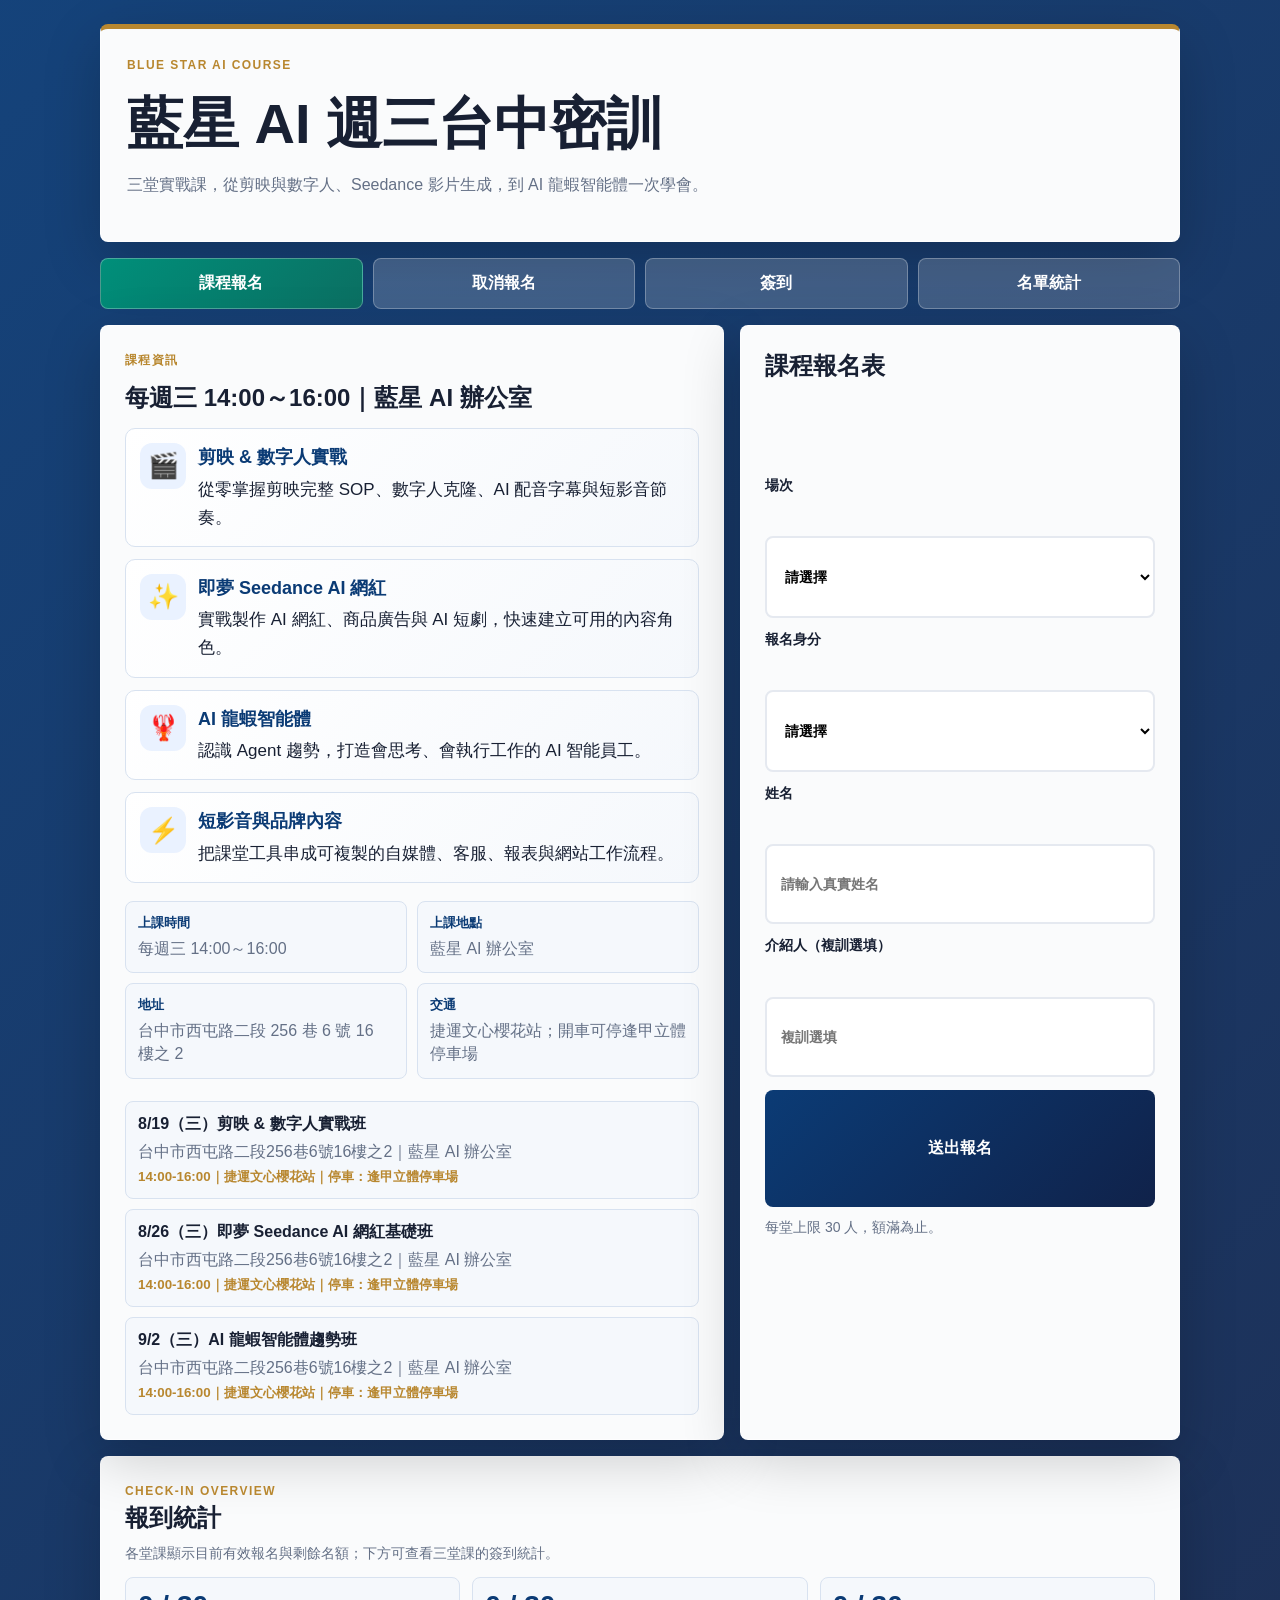
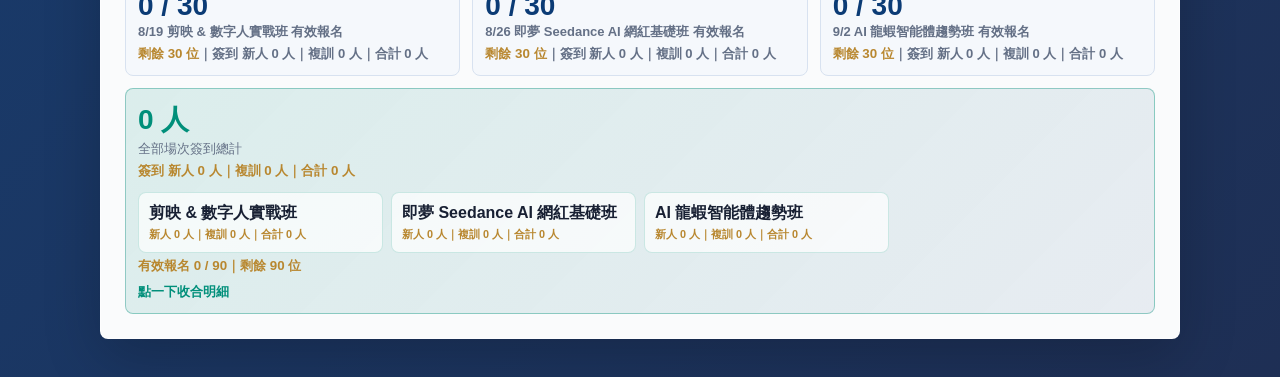
==== index.html @ b4561f3b "Reopen Wednesday training registration" ====
<!doctype html>
<html lang="zh-Hant">
<head>
  <meta charset="utf-8">
  <meta name="viewport" content="width=device-width, initial-scale=1, viewport-fit=cover">
  <title>藍星 AI 週三台中密訓｜報名系統</title>
  <meta name="description" content="藍星 AI 週三台中密訓報名、取消報名、學員簽到與名單統計系統。">
  <link rel="stylesheet" href="./styles.css?v=20260809180500">
</head>
<body>
  <main class="app">
    <section class="hero">
      <p class="eyebrow">Blue Star AI Course</p>
      <h1>藍星 AI 週三台中密訓</h1>
      <p>三堂實戰課，從剪映與數字人、Seedance 影片生成，到 AI 龍蝦智能體一次學會。</p>
    </section>

    <nav class="tabs" aria-label="功能選單">
      <button class="tab active" type="button" data-view="register">課程報名</button>
      <button class="tab" type="button" data-view="cancel">取消報名</button>
      <button class="tab" type="button" data-view="checkin">簽到</button>
      <button class="tab" type="button" data-view="roster">名單統計</button>
    </nav>

    <section class="view active" id="register">
      <div class="grid">
        <article class="panel course">
          <p class="eyebrow">課程資訊</p>
          <h2>每週三 14:00～16:00｜藍星 AI 辦公室</h2>
          <ul class="benefits">
            <li><span class="benefit-icon" aria-hidden="true">🎬</span><span><strong>剪映 &amp; 數字人實戰</strong>從零掌握剪映完整 SOP、數字人克隆、AI 配音字幕與短影音節奏。</span></li>
            <li><span class="benefit-icon" aria-hidden="true">✨</span><span><strong>即夢 Seedance AI 網紅</strong>實戰製作 AI 網紅、商品廣告與 AI 短劇，快速建立可用的內容角色。</span></li>
            <li><span class="benefit-icon" aria-hidden="true">🦞</span><span><strong>AI 龍蝦智能體</strong>認識 Agent 趨勢，打造會思考、會執行工作的 AI 智能員工。</span></li>
            <li><span class="benefit-icon" aria-hidden="true">⚡</span><span><strong>短影音與品牌內容</strong>把課堂工具串成可複製的自媒體、客服、報表與網站工作流程。</span></li>
          </ul>
          <div class="course-meta">
            <div><strong>上課時間</strong><span>每週三 14:00～16:00</span></div>
            <div><strong>上課地點</strong><span>藍星 AI 辦公室</span></div>
            <div><strong>地址</strong><span>台中市西屯路二段 256 巷 6 號 16 樓之 2</span></div>
            <div><strong>交通</strong><span>捷運文心櫻花站；開車可停逢甲立體停車場</span></div>
          </div>
          <div class="session-list" id="sessionList"></div>
        </article>

        <form class="panel form" id="registerForm">
          <h2>課程報名表</h2>
          <label>場次<select name="session" required></select></label>
          <label>報名身分
            <select name="participantType" required>
              <option value="">請選擇</option>
              <option value="新人">新人</option>
              <option value="複訓">複訓</option>
            </select>
          </label>
          <label>姓名<input name="name" required autocomplete="name" placeholder="請輸入真實姓名"></label>
          <label id="introducerLabel">介紹人<input name="introducer" placeholder="新人必填，複訓選填"></label>
          <button type="submit">送出報名</button>
          <p class="form-hint">每堂上限 30 人，額滿為止。</p>
          <p class="message" id="registerMessage" aria-live="polite"></p>
        </form>
      </div>
    </section>

    <section class="view" id="cancel">
      <form class="panel form narrow" id="cancelForm">
        <h2>取消報名</h2>
        <p class="form-hint">請填寫報名時的場次與姓名。</p>
        <label>場次<select name="session" required></select></label>
        <label>姓名<input name="name" required placeholder="請輸入報名姓名"></label>
        <label>取消原因<input name="reason" placeholder="選填"></label>
        <button type="submit" class="danger">確認取消報名</button>
        <p class="message" id="cancelMessage" aria-live="polite"></p>
      </form>
    </section>

    <section class="view" id="checkin">
      <section class="panel checkin-panel">
        <div class="quick-head">
          <div>
            <h2>簽到處</h2>
            <p>第一次成功輸入 PIN 後，這台裝置會自動記住，之後可直接選場次與姓名報到。</p>
          </div>
          <button type="button" id="quickRefresh">更新名單</button>
        </div>
        <form class="form checkin-form" id="checkinForm">
          <label>PIN<input name="pin" type="password" inputmode="numeric" maxlength="4" placeholder="第一次請輸入 PIN" required></label>
          <label>場次<select name="session" required></select></label>
          <label>姓名／搜尋<input name="name" required autocomplete="off" placeholder="請輸入或搜尋學員姓名"></label>
          <label>備註<input name="note" placeholder="選填"></label>
          <button type="submit">送出簽到</button>
          <p class="message" id="checkinMessage" aria-live="polite"></p>
        </form>

        <section class="success inline-success" id="successBox" hidden>
          <div class="ok">✓</div>
          <h2>報到成功</h2>
          <p id="successText"></p>
          <button type="button" id="replayVoice">播放語音</button>
        </section>

        <div class="undo-checkin" id="undoCheckinBox" hidden>
          <span id="undoCheckinText">上一筆報到可返回</span>
          <div class="undo-actions">
            <button type="button" id="quickReplayVoice">播放語音</button>
            <button type="button" class="danger" id="undoCheckin">返回上一筆報到</button>
          </div>
        </div>
        <p class="message" id="quickMessage" aria-live="polite"></p>
        <div class="quick-list" id="quickList"></div>
      </section>
    </section>

    <section class="view" id="roster">
      <div class="panel">
        <div class="roster-head">
          <h2>報名與簽到名單</h2>
          <div class="roster-actions">
            <a class="sheet-link" id="sheetLink" href="#" target="_blank" rel="noopener" hidden>開啟名單表</a>
            <button type="button" id="refreshRoster">更新</button>
          </div>
        </div>
        <div class="roster" id="rosterList"></div>
      </div>
    </section>

    <section class="bottom-stats panel" aria-label="報到統計">
      <div class="bottom-stats-head">
        <div>
          <p class="eyebrow">Check-in Overview</p>
          <h2>報到統計</h2>
        </div>
      </div>
      <p class="stats-hint">各堂課顯示目前有效報名與剩餘名額；下方可查看三堂課的簽到統計。</p>
      <div class="stats" id="stats" aria-live="polite"></div>
    </section>

    <div class="modal" id="appModal" role="dialog" aria-modal="true" aria-labelledby="modalTitle" hidden>
      <div class="modal-backdrop" data-close-modal></div>
      <section class="modal-card" tabindex="-1">
        <button class="modal-close" type="button" aria-label="關閉彈窗" data-close-modal>×</button>
        <div class="ok modal-ok">✓</div>
        <h2 id="modalTitle">已報名成功</h2>
        <p id="modalMessage"></p>
        <div class="modal-body" id="modalBody"></div>
        <button type="button" class="modal-action" data-close-modal>關閉</button>
      </section>
    </div>
  </main>
  <script src="./script.js?v=20260809180500"></script>
</body>
</html>
---- styles.css ----
:root {
  color-scheme: light;
  --ink: #182033;
  --muted: #647086;
  --line: #d8e2f0;
  --blue: #0b3b75;
  --blue-2: #10224a;
  --green: #008f7a;
  --gold: #b8872f;
  --soft: #f5f8fc;
}

* { box-sizing: border-box; }
html, body { margin: 0; min-height: 100%; }
body {
  font-family: "Microsoft JhengHei", "PingFang TC", "Segoe UI", sans-serif;
  color: var(--ink);
  background: linear-gradient(135deg, rgba(11,59,117,.96), rgba(16,34,74,.94));
}
body.modal-open { overflow: hidden; }
.app {
  width: min(1080px, calc(100% - 28px));
  margin: 0 auto;
  padding: 24px 0 38px;
}
.hero, .panel {
  background: rgba(255,255,255,.98);
  border: 1px solid rgba(255,255,255,.7);
  border-radius: 8px;
  box-shadow: 0 18px 58px rgba(0,0,0,.2);
}
.hero {
  padding: 26px;
  border-top: 5px solid var(--gold);
}
.eyebrow {
  color: var(--gold);
  font-size: 12px;
  font-weight: 900;
  letter-spacing: .12em;
  text-transform: uppercase;
}
h1, h2, p { margin-top: 0; }
h1 { font-size: clamp(32px, 6vw, 56px); margin-bottom: 8px; letter-spacing: 0; }
h2 { font-size: 24px; margin-bottom: 14px; }
p { color: var(--muted); line-height: 1.7; }
.tabs {
  display: grid;
  grid-template-columns: repeat(4, 1fr);
  gap: 10px;
  margin: 16px 0;
}
button {
  border: 0;
  border-radius: 8px;
  background: linear-gradient(135deg, var(--blue), var(--blue-2));
  color: white;
  cursor: pointer;
  font: inherit;
  font-weight: 900;
  padding: 14px 16px;
}
button:disabled { opacity: .55; cursor: wait; }
button.danger { background: linear-gradient(135deg, #b42318, #7a271a); }
.tab { background: rgba(255,255,255,.18); border: 1px solid rgba(255,255,255,.28); }
.tab.active { background: linear-gradient(135deg, var(--green), #0b6f62); }
.view { display: none; }
.view.active { display: block; }
.grid {
  display: grid;
  grid-template-columns: minmax(0, 1fr) minmax(320px, 440px);
  gap: 16px;
}
.panel { padding: 24px; }
.benefits {
  display: grid;
  gap: 12px;
  padding: 0;
  margin: 0 0 18px;
  line-height: 1.65;
  list-style: none;
}
.benefits li {
  display: grid;
  grid-template-columns: 46px minmax(0, 1fr);
  gap: 12px;
  align-items: start;
  padding: 14px;
  border: 1px solid var(--line);
  border-radius: 10px;
  background: linear-gradient(135deg, #ffffff, var(--soft));
  font-size: 17px;
}
.benefits strong {
  display: block;
  margin-bottom: 3px;
  color: var(--blue);
  font-size: 18px;
}
.benefit-icon {
  display: grid;
  width: 46px;
  height: 46px;
  place-items: center;
  border-radius: 12px;
  background: #eaf2ff;
  font-size: 25px;
}
.course-meta {
  display: grid;
  grid-template-columns: repeat(2, minmax(0, 1fr));
  gap: 10px;
}
.course-meta div, .session-list div, .stat, .roster-card {
  border: 1px solid var(--line);
  border-radius: 8px;
  background: var(--soft);
  padding: 12px;
}
.course-meta strong, .course-meta span, .session-list strong, .session-list span, .session-list small {
  display: block;
}
.course-meta strong { color: var(--blue); font-size: 13px; }
.course-meta span, .session-list span { color: var(--muted); margin-top: 5px; line-height: 1.45; }
.session-list {
  display: grid;
  grid-template-columns: 1fr;
  gap: 10px;
  margin-top: 22px;
}
.session-list small { color: var(--gold); margin-top: 5px; font-weight: 900; }
.form { display: grid; gap: 13px; }
.narrow { max-width: 520px; margin: 0 auto; }
label { display: grid; gap: 7px; font-weight: 900; font-size: 14px; }
input, select {
  width: 100%;
  border: 2px solid #e5e9f0;
  border-radius: 8px;
  padding: 13px 14px;
  font: inherit;
  background: white;
}
input:focus, select:focus { outline: none; border-color: var(--blue); }
.message { min-height: 24px; margin: 0; font-weight: 900; }
.message.ok { color: var(--green); }
.message.err { color: #d92d20; }
.form-hint {
  margin: -4px 0 2px;
  font-size: 14px;
}
.success {
  max-width: 520px;
  margin: 16px auto 0;
  text-align: center;
}
.inline-success {
  max-width: none;
  margin: 14px 0;
  padding: 16px;
  border: 1px solid #b8ead7;
  border-radius: 8px;
  background: #f0fff9;
}
.inline-success .ok {
  width: 54px;
  height: 54px;
  font-size: 34px;
}
.inline-success h2 {
  margin-bottom: 6px;
}
.inline-success p {
  margin-bottom: 12px;
}
.ok {
  width: 74px;
  height: 74px;
  border-radius: 50%;
  display: grid;
  place-items: center;
  margin: 0 auto 14px;
  background: #e8fff7;
  color: var(--green);
  font-size: 46px;
  font-weight: 900;
}
.roster-head, .bottom-stats-head {
  display: flex;
  align-items: center;
  justify-content: space-between;
  gap: 12px;
  margin-bottom: 12px;
}
.roster-actions {
  display: flex;
  align-items: center;
  justify-content: flex-end;
  gap: 8px;
  flex-wrap: wrap;
}
.sheet-link {
  display: inline-flex;
  align-items: center;
  min-height: 42px;
  border-radius: 8px;
  padding: 10px 12px;
  background: var(--green);
  color: #fff;
  text-decoration: none;
  font-size: 14px;
  font-weight: 900;
}
.roster, .stats {
  display: grid;
  grid-template-columns: repeat(3, 1fr);
  gap: 12px;
}
.roster-card { padding: 14px; }
.roster-card h3 { margin: 0 0 10px; }
.person {
  padding: 9px 0;
  border-top: 1px solid #e5edf8;
  font-size: 14px;
}
.person span {
  margin-left: 8px;
  color: var(--green);
  font-weight: 900;
}
.person em {
  display: inline-flex;
  margin-left: 8px;
  padding: 2px 7px;
  border-radius: 999px;
  background: #e8f1ff;
  color: var(--blue);
  font-size: 12px;
  font-style: normal;
  font-weight: 900;
}
.person small { display: block; color: var(--muted); margin-top: 3px; }
.person.cancelled {
  opacity: .68;
}
.person.cancelled strong {
  text-decoration: line-through;
}
.person.cancelled span {
  color: #b42318;
}
.stat strong { display: block; font-size: 28px; color: var(--blue); }
.stat span { font-size: 13px; color: var(--muted); }
.stat small { display: block; margin-top: 4px; color: var(--gold); font-weight: 900; }
.stat-button {
  width: 100%;
  text-align: left;
  background: var(--soft);
  color: var(--ink);
  cursor: pointer;
  transition: transform .16s ease, box-shadow .16s ease, border-color .16s ease;
}
.stat-button:hover,
.stat-button:focus-visible {
  transform: translateY(-2px);
  border-color: rgba(0,143,122,.45);
  box-shadow: 0 10px 24px rgba(0,0,0,.12);
  outline: none;
}
.stat-total {
  grid-column: 1 / -1;
  background: linear-gradient(135deg, rgba(0,143,122,.12), rgba(11,59,117,.08));
  border-color: rgba(0,143,122,.38);
}
.stat-total strong { color: var(--green); }
.stat-total-toggle {
  width: 100%;
  color: var(--ink);
  text-align: left;
  cursor: pointer;
  transition: transform .16s ease, box-shadow .16s ease, border-color .16s ease;
}
.stat-total-toggle:hover,
.stat-total-toggle:focus-visible {
  transform: translateY(-2px);
  border-color: rgba(0,143,122,.56);
  box-shadow: 0 10px 24px rgba(0,0,0,.12);
  outline: none;
}
.stat-total-toggle .stat-total-action {
  display: inline-flex;
  margin-top: 8px;
  color: var(--green);
  font-weight: 900;
}
.checkin-stats-collapsed .stat-total-toggle .stat-total-action {
  color: var(--gold);
}
.toggle-checkin-stats {
  min-height: 42px;
  padding: 10px 12px;
  border-radius: 8px;
  background: var(--green);
  color: #fff;
  font-size: 14px;
  font-weight: 900;
  white-space: nowrap;
}
.checkin-stats-collapsed .checkin-breakdown {
  display: none;
}
.city-checkin-grid {
  display: grid;
  grid-template-columns: repeat(4, minmax(0, 1fr));
  gap: 8px;
  margin-top: 12px;
}
.city-checkin-item {
  display: block;
  padding: 10px;
  border: 1px solid rgba(0,143,122,.18);
  border-radius: 8px;
  background: rgba(255,255,255,.7);
}
.city-checkin-item strong {
  font-size: 16px;
  color: var(--ink);
}
.city-checkin-item small {
  color: var(--gold);
}
.bottom-stats { margin-top: 16px; }
.bottom-stats-head h2, .bottom-stats-head p { margin-bottom: 0; }
.stats-hint {
  margin: -4px 0 12px;
  font-size: 14px;
}
.modal[hidden] { display: none; }
.modal {
  position: fixed;
  inset: 0;
  z-index: 50;
  display: grid;
  place-items: center;
  padding: 18px;
}
.modal-backdrop {
  position: absolute;
  inset: 0;
  background: rgba(11, 21, 40, .68);
  backdrop-filter: blur(6px);
}
.modal-card {
  position: relative;
  z-index: 1;
  width: min(560px, 100%);
  max-height: min(84vh, 720px);
  overflow: auto;
  padding: 26px;
  text-align: center;
  background: #fff;
  border-radius: 12px;
  box-shadow: 0 24px 80px rgba(0,0,0,.36);
}
.modal-close {
  position: absolute;
  top: 10px;
  right: 10px;
  width: 38px;
  height: 38px;
  padding: 0;
  border-radius: 999px;
  background: #eef3f8;
  color: var(--ink);
  font-size: 24px;
  line-height: 1;
}
.modal-ok {
  width: 64px;
  height: 64px;
  font-size: 40px;
}
.modal-card h2 {
  margin-bottom: 8px;
}
.modal-card p {
  margin-bottom: 14px;
}
.modal-body {
  text-align: left;
}
.modal-list {
  display: grid;
  gap: 8px;
  margin: 16px 0 4px;
}
.modal-person {
  padding: 12px;
  border: 1px solid var(--line);
  border-radius: 8px;
  background: var(--soft);
}
.modal-person strong,
.modal-person span,
.modal-person small {
  display: block;
}
.modal-person span {
  margin-top: 4px;
  color: var(--green);
  font-size: 14px;
  font-weight: 900;
}
.modal-person small {
  margin-top: 3px;
  color: var(--muted);
  font-size: 12px;
}
.modal-empty {
  text-align: center;
}
.modal-action {
  margin-top: 16px;
  min-width: 132px;
}
.staff-app {
  max-width: 920px;
}
.staff-hero {
  display: grid;
  grid-template-columns: minmax(0, 1fr) auto;
  align-items: center;
  gap: 12px;
}
.staff-hero h1 {
  margin-bottom: 6px;
}
.staff-hero p {
  margin-bottom: 0;
}
.staff-toolbar {
  display: grid;
  grid-template-columns: 180px 150px minmax(220px, 1fr) auto;
  align-items: end;
  gap: 12px;
  margin: 16px 0;
}
.staff-stats {
  margin-bottom: 12px;
}
.staff-list {
  display: grid;
  gap: 8px;
}
.staff-row {
  display: grid;
  grid-template-columns: minmax(0, 1fr) 104px;
  align-items: center;
  gap: 12px;
  padding: 12px;
  border: 1px solid var(--line);
  border-radius: 8px;
  background: var(--soft);
}
.staff-row strong,
.staff-row span {
  display: block;
}
.staff-row span {
  margin-top: 4px;
  color: var(--muted);
  font-size: 13px;
}
.staff-row.done {
  background: #eefaf6;
}
.staff-row.done strong {
  color: var(--green);
}
.staff-row button {
  min-height: 44px;
  padding: 10px 12px;
}
.quick-checkin,
.checkin-panel {
  max-width: 860px;
  margin: 0 auto;
}
.quick-head {
  display: flex;
  align-items: center;
  justify-content: space-between;
  gap: 12px;
  margin-bottom: 12px;
}
.quick-head h2,
.quick-head p {
  margin-bottom: 0;
}
.quick-controls {
  display: grid;
  grid-template-columns: 220px minmax(220px, 1fr);
  gap: 12px;
  margin-bottom: 12px;
}
.checkin-form {
  grid-template-columns: 150px minmax(180px, 1fr) minmax(220px, 1.3fr);
  align-items: end;
  margin-bottom: 12px;
}
.checkin-form label:nth-of-type(4),
.checkin-form .message {
  grid-column: 1 / -1;
}
.checkin-form button {
  min-height: 50px;
}
.quick-list {
  display: grid;
  gap: 8px;
  max-height: 560px;
  overflow: auto;
  padding-right: 3px;
}
.undo-checkin {
  display: flex;
  align-items: center;
  justify-content: space-between;
  gap: 12px;
  margin: 6px 0 12px;
  padding: 12px;
  border: 1px solid #ffd3c8;
  border-radius: 8px;
  background: #fff4f0;
}
.undo-checkin span {
  color: #7a271a;
  font-weight: 900;
}
.undo-checkin button {
  min-height: 42px;
  padding: 10px 12px;
}
.undo-actions {
  display: flex;
  align-items: center;
  gap: 8px;
}

@media (max-width: 760px) {
  .app { width: min(100% - 22px, 1080px); padding-top: 12px; }
  .grid, .course-meta, .roster, .stats { grid-template-columns: 1fr; }
  .city-checkin-grid { grid-template-columns: 1fr; }
  .toggle-checkin-stats { width: 100%; }
  .panel, .hero { padding: 18px; }
  .tabs { grid-template-columns: repeat(2, 1fr); gap: 6px; }
  .tab { padding: 12px 8px; }
  h1 { font-size: 34px; }
  .roster-head, .bottom-stats-head { align-items: flex-start; flex-direction: column; }
  .staff-hero,
  .staff-toolbar,
  .staff-row {
    grid-template-columns: 1fr;
  }
  .staff-row button {
    width: 100%;
  }
  .quick-head {
    align-items: stretch;
    flex-direction: column;
  }
  .quick-controls,
  .checkin-form {
    grid-template-columns: 1fr;
  }
  .checkin-form label:nth-of-type(4),
  .checkin-form .message {
    grid-column: auto;
  }
  .undo-checkin {
    align-items: stretch;
    flex-direction: column;
  }
  .undo-actions {
    align-items: stretch;
    flex-direction: column;
  }
}
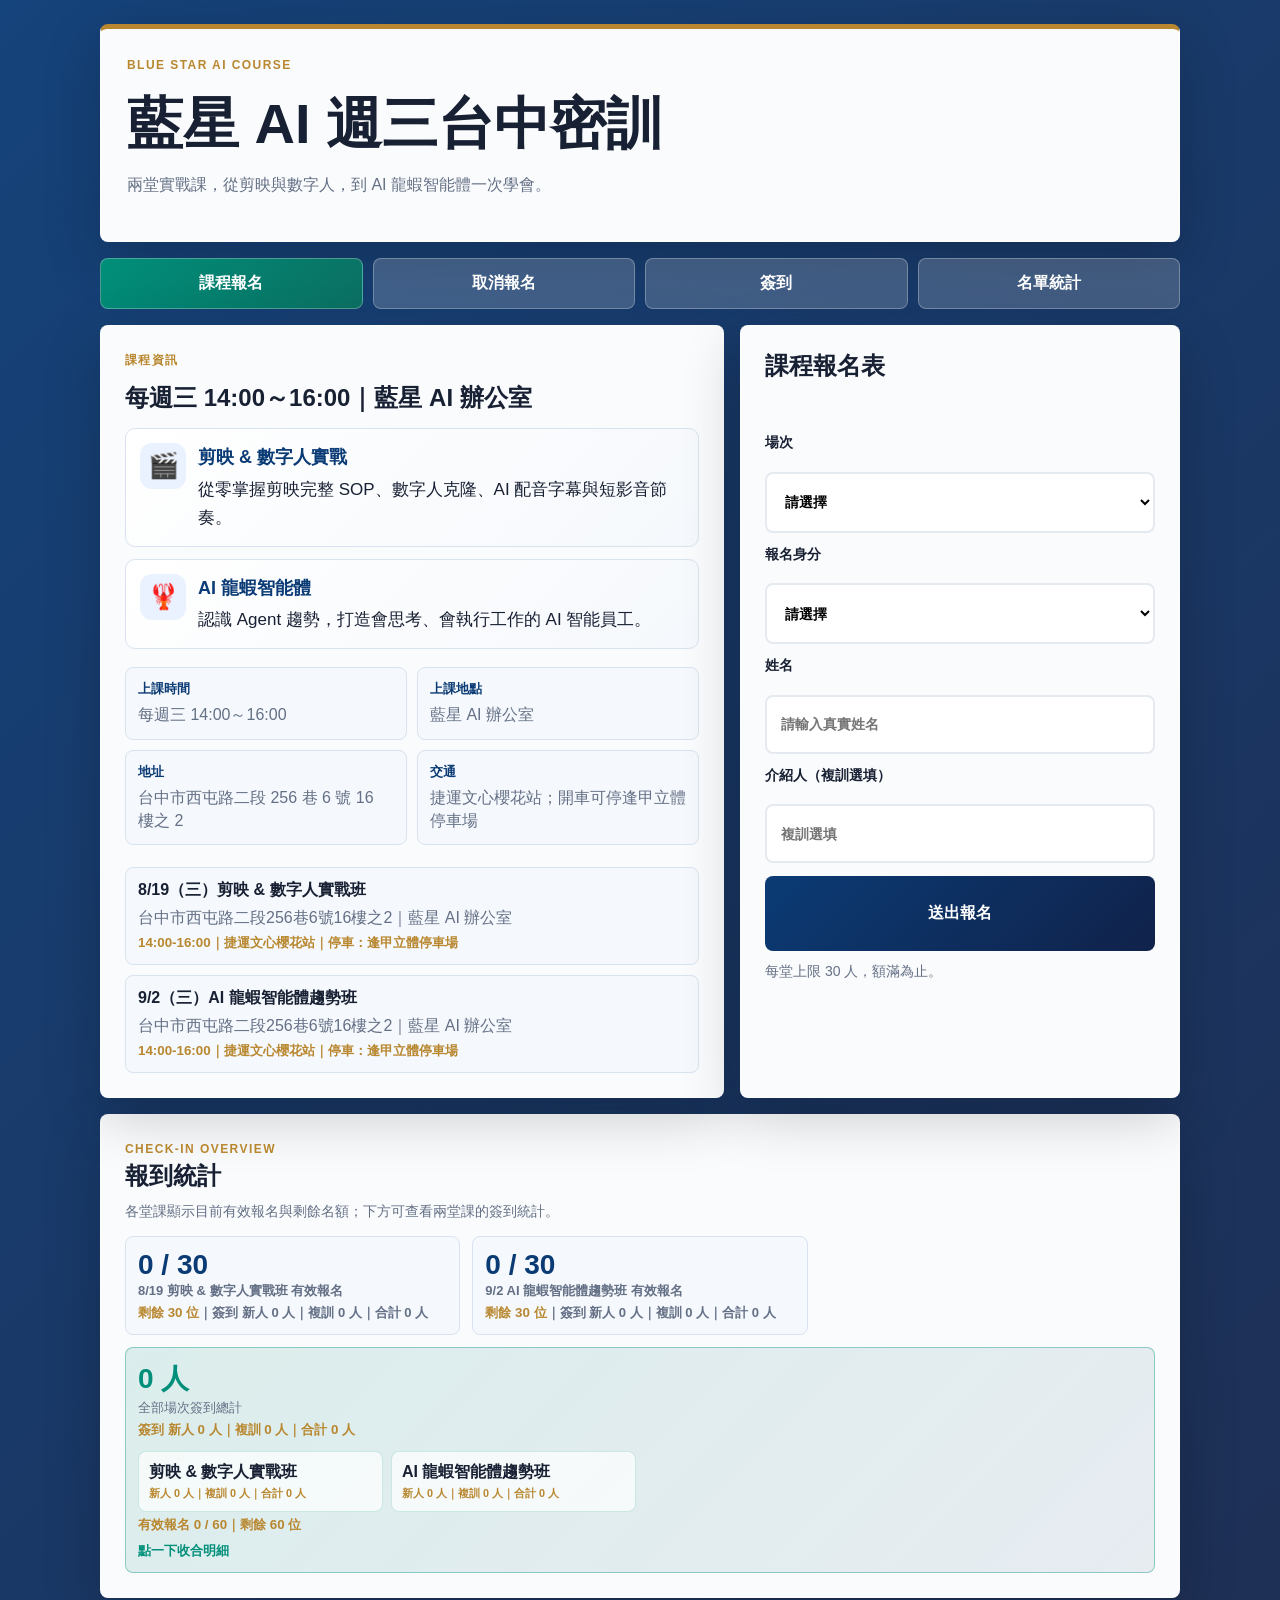
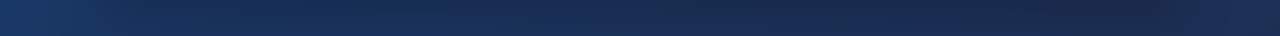
==== commit a0a7851e: "Remove cancelled Wednesday training topics" ====
--- a/index.html
+++ b/index.html
@@ -12,7 +12,7 @@
     <section class="hero">
       <p class="eyebrow">Blue Star AI Course</p>
       <h1>藍星 AI 週三台中密訓</h1>
-      <p>三堂實戰課，從剪映與數字人、Seedance 影片生成，到 AI 龍蝦智能體一次學會。</p>
+      <p>兩堂實戰課，從剪映與數字人，到 AI 龍蝦智能體一次學會。</p>
     </section>
 
     <nav class="tabs" aria-label="功能選單">
@@ -29,9 +29,7 @@
           <h2>每週三 14:00～16:00｜藍星 AI 辦公室</h2>
           <ul class="benefits">
             <li><span class="benefit-icon" aria-hidden="true">🎬</span><span><strong>剪映 &amp; 數字人實戰</strong>從零掌握剪映完整 SOP、數字人克隆、AI 配音字幕與短影音節奏。</span></li>
-            <li><span class="benefit-icon" aria-hidden="true">✨</span><span><strong>即夢 Seedance AI 網紅</strong>實戰製作 AI 網紅、商品廣告與 AI 短劇，快速建立可用的內容角色。</span></li>
             <li><span class="benefit-icon" aria-hidden="true">🦞</span><span><strong>AI 龍蝦智能體</strong>認識 Agent 趨勢，打造會思考、會執行工作的 AI 智能員工。</span></li>
-            <li><span class="benefit-icon" aria-hidden="true">⚡</span><span><strong>短影音與品牌內容</strong>把課堂工具串成可複製的自媒體、客服、報表與網站工作流程。</span></li>
           </ul>
           <div class="course-meta">
             <div><strong>上課時間</strong><span>每週三 14:00～16:00</span></div>
@@ -130,7 +128,7 @@
           <h2>報到統計</h2>
         </div>
       </div>
-      <p class="stats-hint">各堂課顯示目前有效報名與剩餘名額；下方可查看三堂課的簽到統計。</p>
+      <p class="stats-hint">各堂課顯示目前有效報名與剩餘名額；下方可查看兩堂課的簽到統計。</p>
       <div class="stats" id="stats" aria-live="polite"></div>
     </section>
 
@@ -146,6 +144,6 @@
       </section>
     </div>
   </main>
-  <script src="./script.js?v=20260809180500"></script>
+  <script src="./script.js?v=20260817143000"></script>
 </body>
 </html>
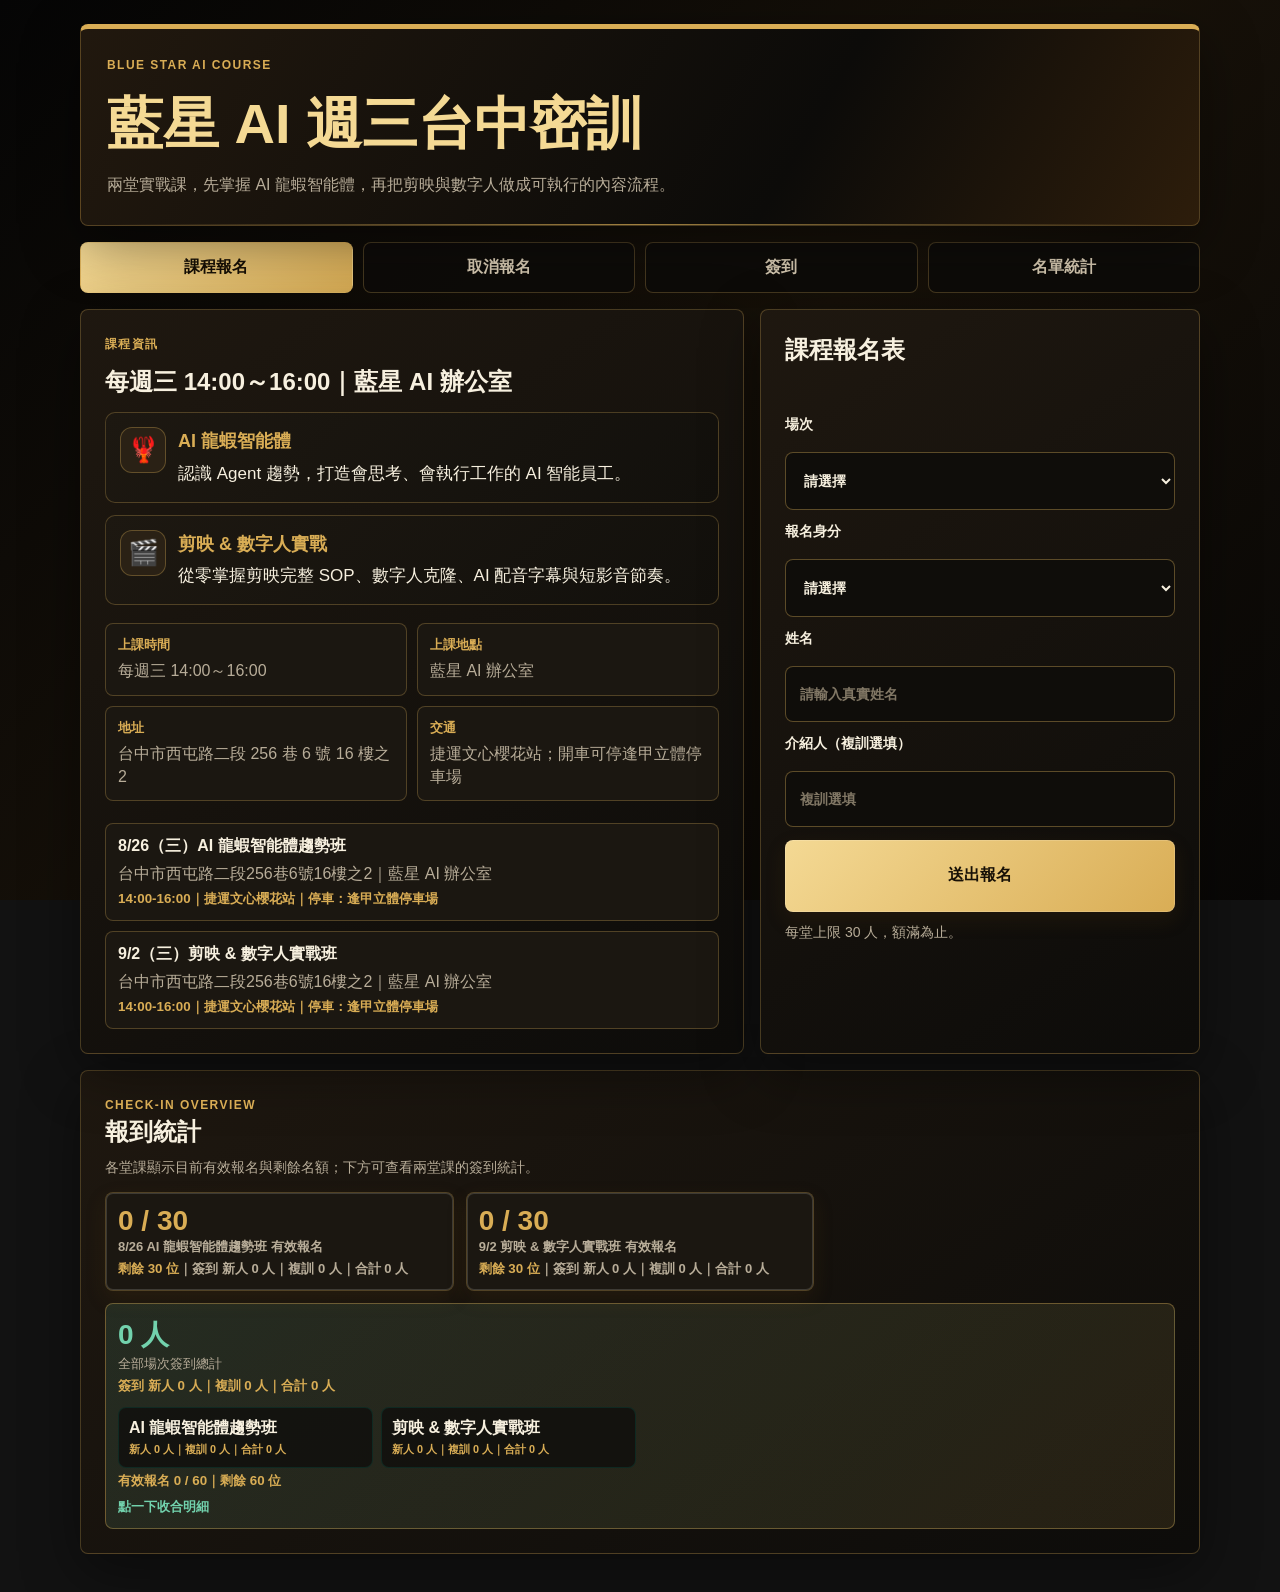
==== commit cf7337fd: "Restyle Wednesday training in black and gold" ====
--- a/index.html
+++ b/index.html
@@ -5,14 +5,14 @@
   <meta name="viewport" content="width=device-width, initial-scale=1, viewport-fit=cover">
   <title>藍星 AI 週三台中密訓｜報名系統</title>
   <meta name="description" content="藍星 AI 週三台中密訓報名、取消報名、學員簽到與名單統計系統。">
-  <link rel="stylesheet" href="./styles.css?v=20260809180500">
+  <link rel="stylesheet" href="./styles.css?v=20260817180000">
 </head>
 <body>
   <main class="app">
     <section class="hero">
       <p class="eyebrow">Blue Star AI Course</p>
       <h1>藍星 AI 週三台中密訓</h1>
-      <p>兩堂實戰課，從剪映與數字人，到 AI 龍蝦智能體一次學會。</p>
+      <p>兩堂實戰課，先掌握 AI 龍蝦智能體，再把剪映與數字人做成可執行的內容流程。</p>
     </section>
 
     <nav class="tabs" aria-label="功能選單">
@@ -28,8 +28,8 @@
           <p class="eyebrow">課程資訊</p>
           <h2>每週三 14:00～16:00｜藍星 AI 辦公室</h2>
           <ul class="benefits">
+            <li><span class="benefit-icon" aria-hidden="true">🦞</span><span><strong>AI 龍蝦智能體</strong>認識 Agent 趨勢，打造會思考、會執行工作的 AI 智能員工。</span></li>
             <li><span class="benefit-icon" aria-hidden="true">🎬</span><span><strong>剪映 &amp; 數字人實戰</strong>從零掌握剪映完整 SOP、數字人克隆、AI 配音字幕與短影音節奏。</span></li>
-            <li><span class="benefit-icon" aria-hidden="true">🦞</span><span><strong>AI 龍蝦智能體</strong>認識 Agent 趨勢，打造會思考、會執行工作的 AI 智能員工。</span></li>
           </ul>
           <div class="course-meta">
             <div><strong>上課時間</strong><span>每週三 14:00～16:00</span></div>
@@ -144,6 +144,6 @@
       </section>
     </div>
   </main>
-  <script src="./script.js?v=20260817143000"></script>
+  <script src="./script.js?v=20260817180000"></script>
 </body>
 </html>
--- a/styles.css
+++ b/styles.css
@@ -1,38 +1,57 @@
 :root {
-  color-scheme: light;
-  --ink: #182033;
-  --muted: #647086;
-  --line: #d8e2f0;
-  --blue: #0b3b75;
-  --blue-2: #10224a;
-  --green: #008f7a;
-  --gold: #b8872f;
-  --soft: #f5f8fc;
+  color-scheme: dark;
+  --ink: #f7f0df;
+  --muted: #b8ad99;
+  --line: rgba(218, 176, 89, .28);
+  --blue: #d9ad55;
+  --blue-2: #80581f;
+  --green: #72d2ad;
+  --gold: #d9ad55;
+  --gold-bright: #f4d994;
+  --gold-deep: #6f4b1b;
+  --soft: #1b1711;
+  --panel: #14110d;
+  --panel-2: #201810;
 }
 
 * { box-sizing: border-box; }
+[hidden] { display: none !important; }
 html, body { margin: 0; min-height: 100%; }
 body {
   font-family: "Microsoft JhengHei", "PingFang TC", "Segoe UI", sans-serif;
   color: var(--ink);
-  background: linear-gradient(135deg, rgba(11,59,117,.96), rgba(16,34,74,.94));
+  background: linear-gradient(135deg, #050505 0%, #171109 52%, #080706 100%);
+  background-attachment: fixed;
 }
 body.modal-open { overflow: hidden; }
 .app {
-  width: min(1080px, calc(100% - 28px));
+  width: min(1120px, calc(100% - 28px));
   margin: 0 auto;
   padding: 24px 0 38px;
 }
 .hero, .panel {
-  background: rgba(255,255,255,.98);
-  border: 1px solid rgba(255,255,255,.7);
-  border-radius: 8px;
-  box-shadow: 0 18px 58px rgba(0,0,0,.2);
+  background: linear-gradient(145deg, rgba(31,24,16,.98), rgba(13,12,10,.99));
+  border: 1px solid var(--line);
+  border-radius: 8px;
+  box-shadow: 0 18px 58px rgba(0,0,0,.42);
 }
 .hero {
+  position: relative;
+  overflow: hidden;
   padding: 26px;
   border-top: 5px solid var(--gold);
-}
+  background: linear-gradient(120deg, #21180e 0%, #0c0b09 64%, #2d1d0b 100%);
+}
+.hero::after {
+  content: "";
+  position: absolute;
+  inset: auto 26px 0;
+  height: 1px;
+  background: linear-gradient(90deg, transparent, var(--gold), transparent);
+  opacity: .72;
+}
+.hero > * { position: relative; z-index: 1; }
+.hero > p:last-child { max-width: 760px; margin-bottom: 0; }
 .eyebrow {
   color: var(--gold);
   font-size: 12px;
@@ -41,7 +60,7 @@
   text-transform: uppercase;
 }
 h1, h2, p { margin-top: 0; }
-h1 { font-size: clamp(32px, 6vw, 56px); margin-bottom: 8px; letter-spacing: 0; }
+h1 { color: var(--gold-bright); font-size: clamp(32px, 6vw, 56px); margin-bottom: 8px; letter-spacing: 0; }
 h2 { font-size: 24px; margin-bottom: 14px; }
 p { color: var(--muted); line-height: 1.7; }
 .tabs {
@@ -53,17 +72,18 @@
 button {
   border: 0;
   border-radius: 8px;
-  background: linear-gradient(135deg, var(--blue), var(--blue-2));
-  color: white;
+  background: linear-gradient(135deg, var(--gold-bright), var(--gold));
+  color: #171006;
   cursor: pointer;
   font: inherit;
   font-weight: 900;
   padding: 14px 16px;
+  box-shadow: inset 0 0 0 1px rgba(255,255,255,.15), 0 8px 20px rgba(91,58,14,.2);
 }
 button:disabled { opacity: .55; cursor: wait; }
-button.danger { background: linear-gradient(135deg, #b42318, #7a271a); }
-.tab { background: rgba(255,255,255,.18); border: 1px solid rgba(255,255,255,.28); }
-.tab.active { background: linear-gradient(135deg, var(--green), #0b6f62); }
+button.danger { background: linear-gradient(135deg, #d96b5d, #7a271a); color: #fff5ef; }
+.tab { background: rgba(15,13,10,.92); border: 1px solid var(--line); color: #d9ccb4; box-shadow: none; }
+.tab.active { background: linear-gradient(135deg, var(--gold-bright), var(--gold)); color: #171006; }
 .view { display: none; }
 .view.active { display: block; }
 .grid {
@@ -88,7 +108,7 @@
   padding: 14px;
   border: 1px solid var(--line);
   border-radius: 10px;
-  background: linear-gradient(135deg, #ffffff, var(--soft));
+  background: linear-gradient(135deg, #1d1811, #12100c);
   font-size: 17px;
 }
 .benefits strong {
@@ -103,7 +123,8 @@
   height: 46px;
   place-items: center;
   border-radius: 12px;
-  background: #eaf2ff;
+  border: 1px solid rgba(218,176,89,.32);
+  background: #2a2115;
   font-size: 25px;
 }
 .course-meta {
@@ -134,13 +155,16 @@
 label { display: grid; gap: 7px; font-weight: 900; font-size: 14px; }
 input, select {
   width: 100%;
-  border: 2px solid #e5e9f0;
+  border: 1px solid rgba(218,176,89,.38);
   border-radius: 8px;
   padding: 13px 14px;
   font: inherit;
-  background: white;
+  background: #0f0d0a;
+  color: var(--ink);
 }
 input:focus, select:focus { outline: none; border-color: var(--blue); }
+input::placeholder { color: #817765; }
+option { background: #15110d; color: var(--ink); }
 .message { min-height: 24px; margin: 0; font-weight: 900; }
 .message.ok { color: var(--green); }
 .message.err { color: #d92d20; }
@@ -157,9 +181,9 @@
   max-width: none;
   margin: 14px 0;
   padding: 16px;
-  border: 1px solid #b8ead7;
-  border-radius: 8px;
-  background: #f0fff9;
+  border: 1px solid rgba(114,210,173,.38);
+  border-radius: 8px;
+  background: #10231c;
 }
 .inline-success .ok {
   width: 54px;
@@ -179,7 +203,7 @@
   display: grid;
   place-items: center;
   margin: 0 auto 14px;
-  background: #e8fff7;
+  background: #102c22;
   color: var(--green);
   font-size: 46px;
   font-weight: 900;
@@ -204,8 +228,8 @@
   min-height: 42px;
   border-radius: 8px;
   padding: 10px 12px;
-  background: var(--green);
-  color: #fff;
+  background: var(--gold);
+  color: #171006;
   text-decoration: none;
   font-size: 14px;
   font-weight: 900;
@@ -219,7 +243,7 @@
 .roster-card h3 { margin: 0 0 10px; }
 .person {
   padding: 9px 0;
-  border-top: 1px solid #e5edf8;
+  border-top: 1px solid var(--line);
   font-size: 14px;
 }
 .person span {
@@ -232,8 +256,8 @@
   margin-left: 8px;
   padding: 2px 7px;
   border-radius: 999px;
-  background: #e8f1ff;
-  color: var(--blue);
+  background: #2a2115;
+  color: var(--gold-bright);
   font-size: 12px;
   font-style: normal;
   font-weight: 900;
@@ -268,8 +292,8 @@
 }
 .stat-total {
   grid-column: 1 / -1;
-  background: linear-gradient(135deg, rgba(0,143,122,.12), rgba(11,59,117,.08));
-  border-color: rgba(0,143,122,.38);
+  background: linear-gradient(135deg, rgba(114,210,173,.12), rgba(218,176,89,.12));
+  border-color: rgba(218,176,89,.38);
 }
 .stat-total strong { color: var(--green); }
 .stat-total-toggle {
@@ -319,7 +343,7 @@
   padding: 10px;
   border: 1px solid rgba(0,143,122,.18);
   border-radius: 8px;
-  background: rgba(255,255,255,.7);
+  background: rgba(13,12,10,.72);
 }
 .city-checkin-item strong {
   font-size: 16px;
@@ -346,7 +370,7 @@
 .modal-backdrop {
   position: absolute;
   inset: 0;
-  background: rgba(11, 21, 40, .68);
+  background: rgba(0, 0, 0, .78);
   backdrop-filter: blur(6px);
 }
 .modal-card {
@@ -357,7 +381,8 @@
   overflow: auto;
   padding: 26px;
   text-align: center;
-  background: #fff;
+  background: linear-gradient(145deg, #21190f, #0f0d0a);
+  border: 1px solid var(--line);
   border-radius: 12px;
   box-shadow: 0 24px 80px rgba(0,0,0,.36);
 }
@@ -369,7 +394,7 @@
   height: 38px;
   padding: 0;
   border-radius: 999px;
-  background: #eef3f8;
+  background: #2a2115;
   color: var(--ink);
   font-size: 24px;
   line-height: 1;
@@ -471,7 +496,7 @@
   font-size: 13px;
 }
 .staff-row.done {
-  background: #eefaf6;
+  background: #10231c;
 }
 .staff-row.done strong {
   color: var(--green);
@@ -528,9 +553,9 @@
   gap: 12px;
   margin: 6px 0 12px;
   padding: 12px;
-  border: 1px solid #ffd3c8;
-  border-radius: 8px;
-  background: #fff4f0;
+  border: 1px solid rgba(217,107,93,.42);
+  border-radius: 8px;
+  background: #26120f;
 }
 .undo-checkin span {
   color: #7a271a;
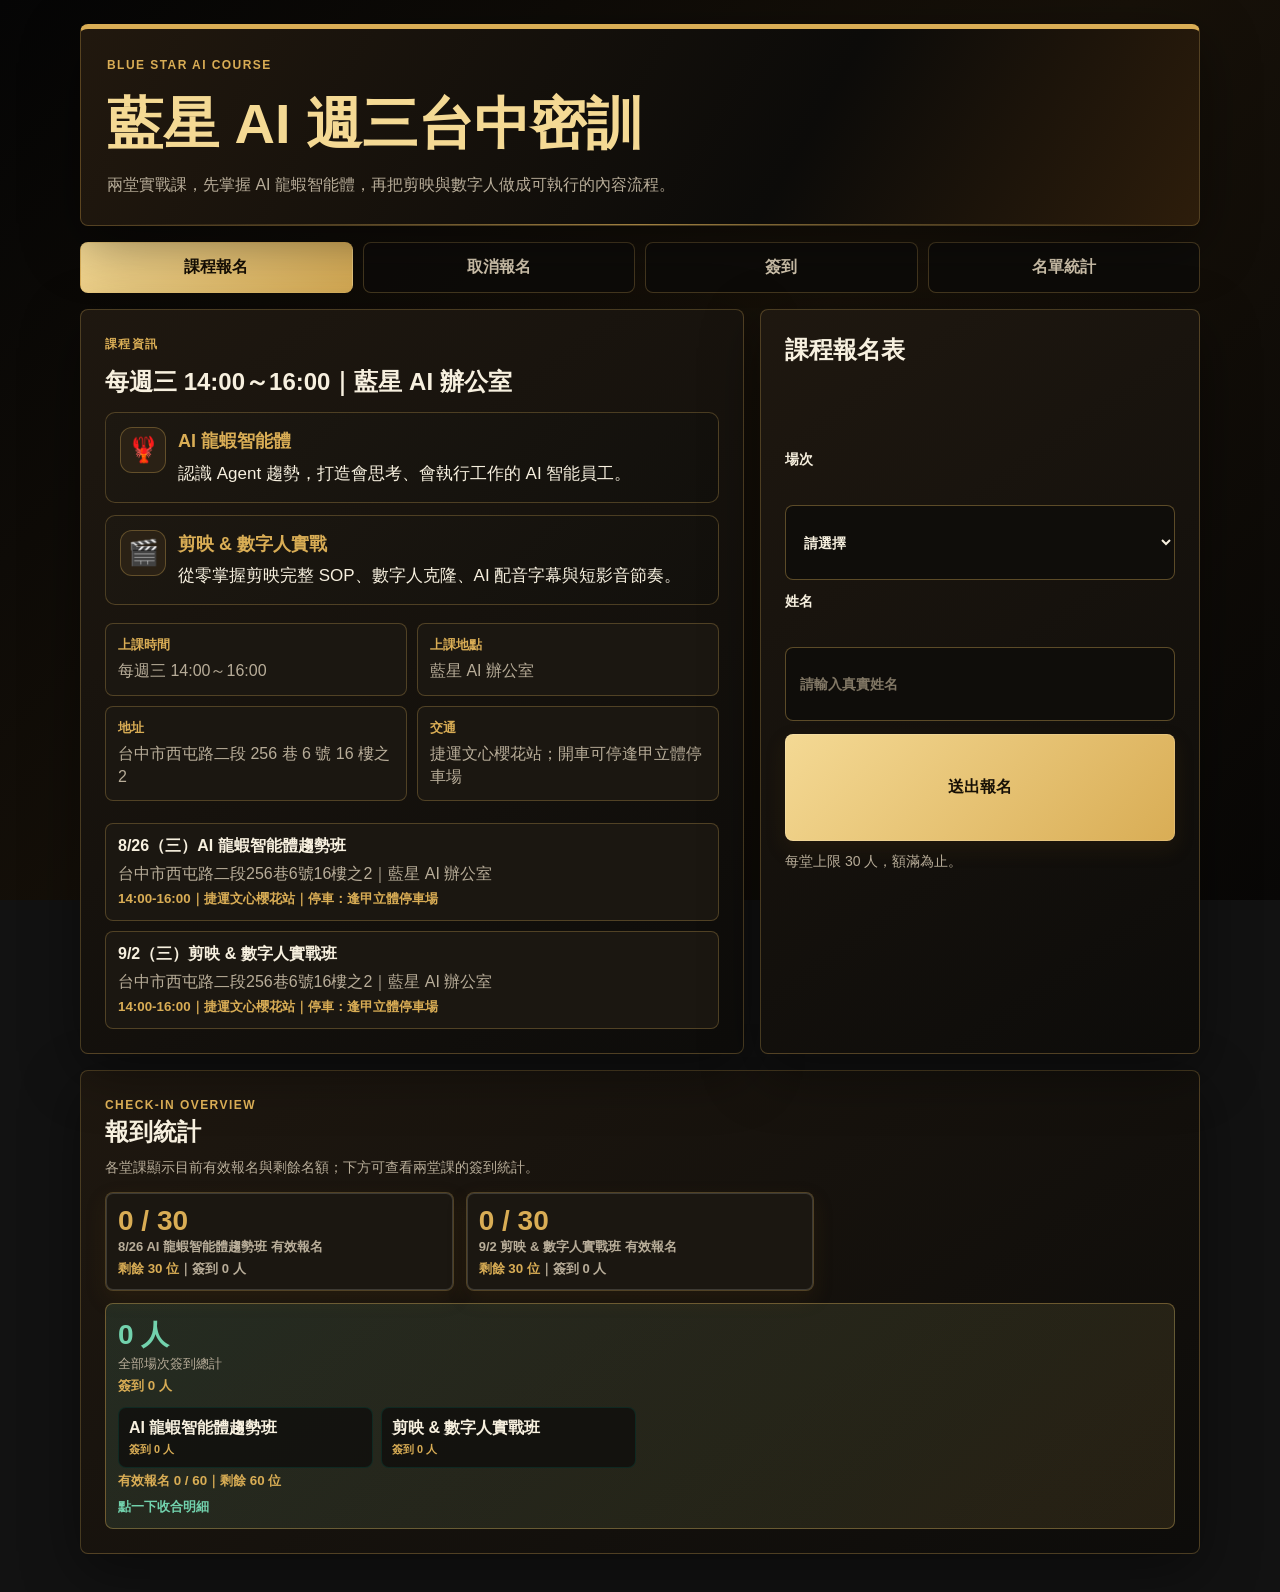
==== commit a42e200a: "Simplify registration and restore Wednesday API" ====
--- a/index.html
+++ b/index.html
@@ -5,7 +5,7 @@
   <meta name="viewport" content="width=device-width, initial-scale=1, viewport-fit=cover">
   <title>藍星 AI 週三台中密訓｜報名系統</title>
   <meta name="description" content="藍星 AI 週三台中密訓報名、取消報名、學員簽到與名單統計系統。">
-  <link rel="stylesheet" href="./styles.css?v=20260817180000">
+  <link rel="stylesheet" href="./styles.css?v=20260818114400">
 </head>
 <body>
   <main class="app">
@@ -43,15 +43,7 @@
         <form class="panel form" id="registerForm">
           <h2>課程報名表</h2>
           <label>場次<select name="session" required></select></label>
-          <label>報名身分
-            <select name="participantType" required>
-              <option value="">請選擇</option>
-              <option value="新人">新人</option>
-              <option value="複訓">複訓</option>
-            </select>
-          </label>
           <label>姓名<input name="name" required autocomplete="name" placeholder="請輸入真實姓名"></label>
-          <label id="introducerLabel">介紹人<input name="introducer" placeholder="新人必填，複訓選填"></label>
           <button type="submit">送出報名</button>
           <p class="form-hint">每堂上限 30 人，額滿為止。</p>
           <p class="message" id="registerMessage" aria-live="polite"></p>
@@ -144,6 +136,6 @@
       </section>
     </div>
   </main>
-  <script src="./script.js?v=20260817180000"></script>
+  <script src="./script.js?v=20260818114400"></script>
 </body>
 </html>
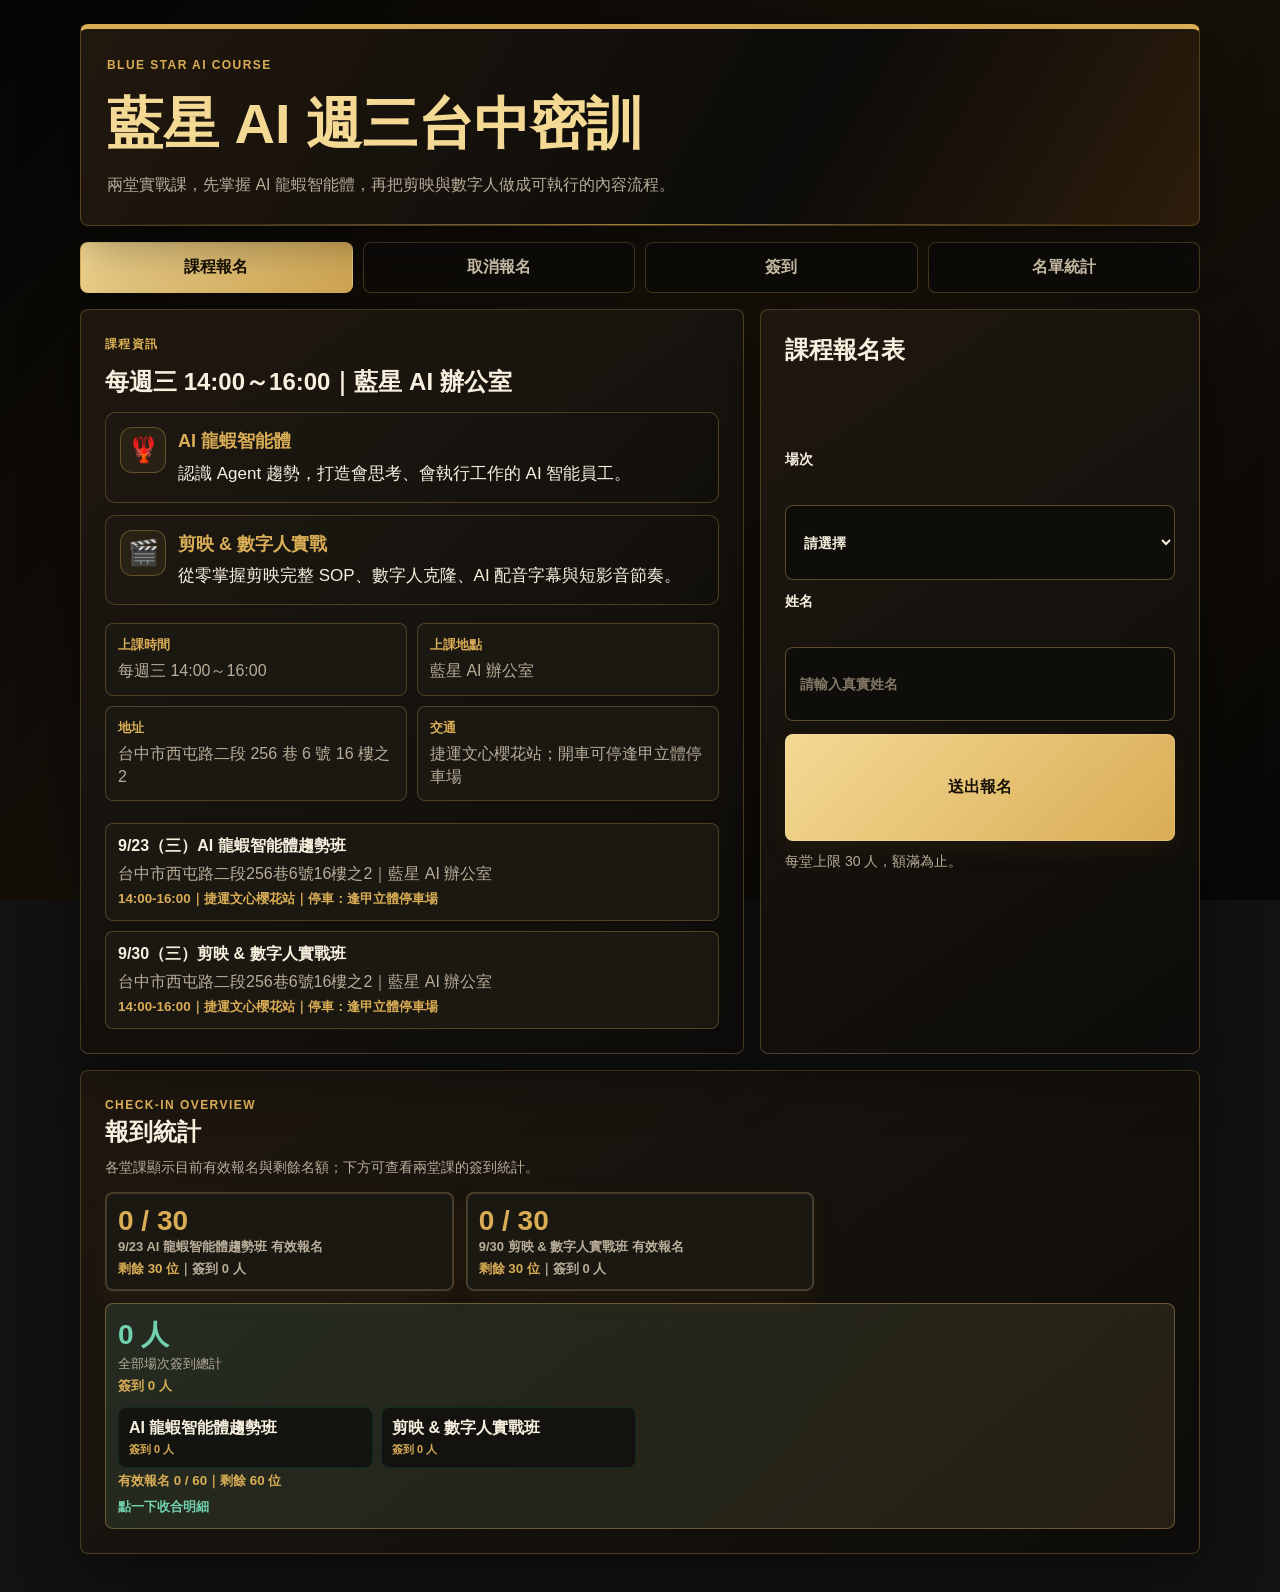
==== commit c2dcdfcb: "Update Wednesday training dates and reset roster" ====
--- a/index.html
+++ b/index.html
@@ -5,7 +5,7 @@
   <meta name="viewport" content="width=device-width, initial-scale=1, viewport-fit=cover">
   <title>藍星 AI 週三台中密訓｜報名系統</title>
   <meta name="description" content="藍星 AI 週三台中密訓報名、取消報名、學員簽到與名單統計系統。">
-  <link rel="stylesheet" href="./styles.css?v=20260818114400">
+  <link rel="stylesheet" href="./styles.css?v=20260916121500">
 </head>
 <body>
   <main class="app">
@@ -136,6 +136,6 @@
       </section>
     </div>
   </main>
-  <script src="./script.js?v=20260818114400"></script>
+  <script src="./script.js?v=20260916121500"></script>
 </body>
 </html>
--- a/styles.css
+++ b/styles.css
@@ -196,7 +196,8 @@
 .inline-success p {
   margin-bottom: 12px;
 }
-.ok {
+.success .ok,
+.modal-ok {
   width: 74px;
   height: 74px;
   border-radius: 50%;
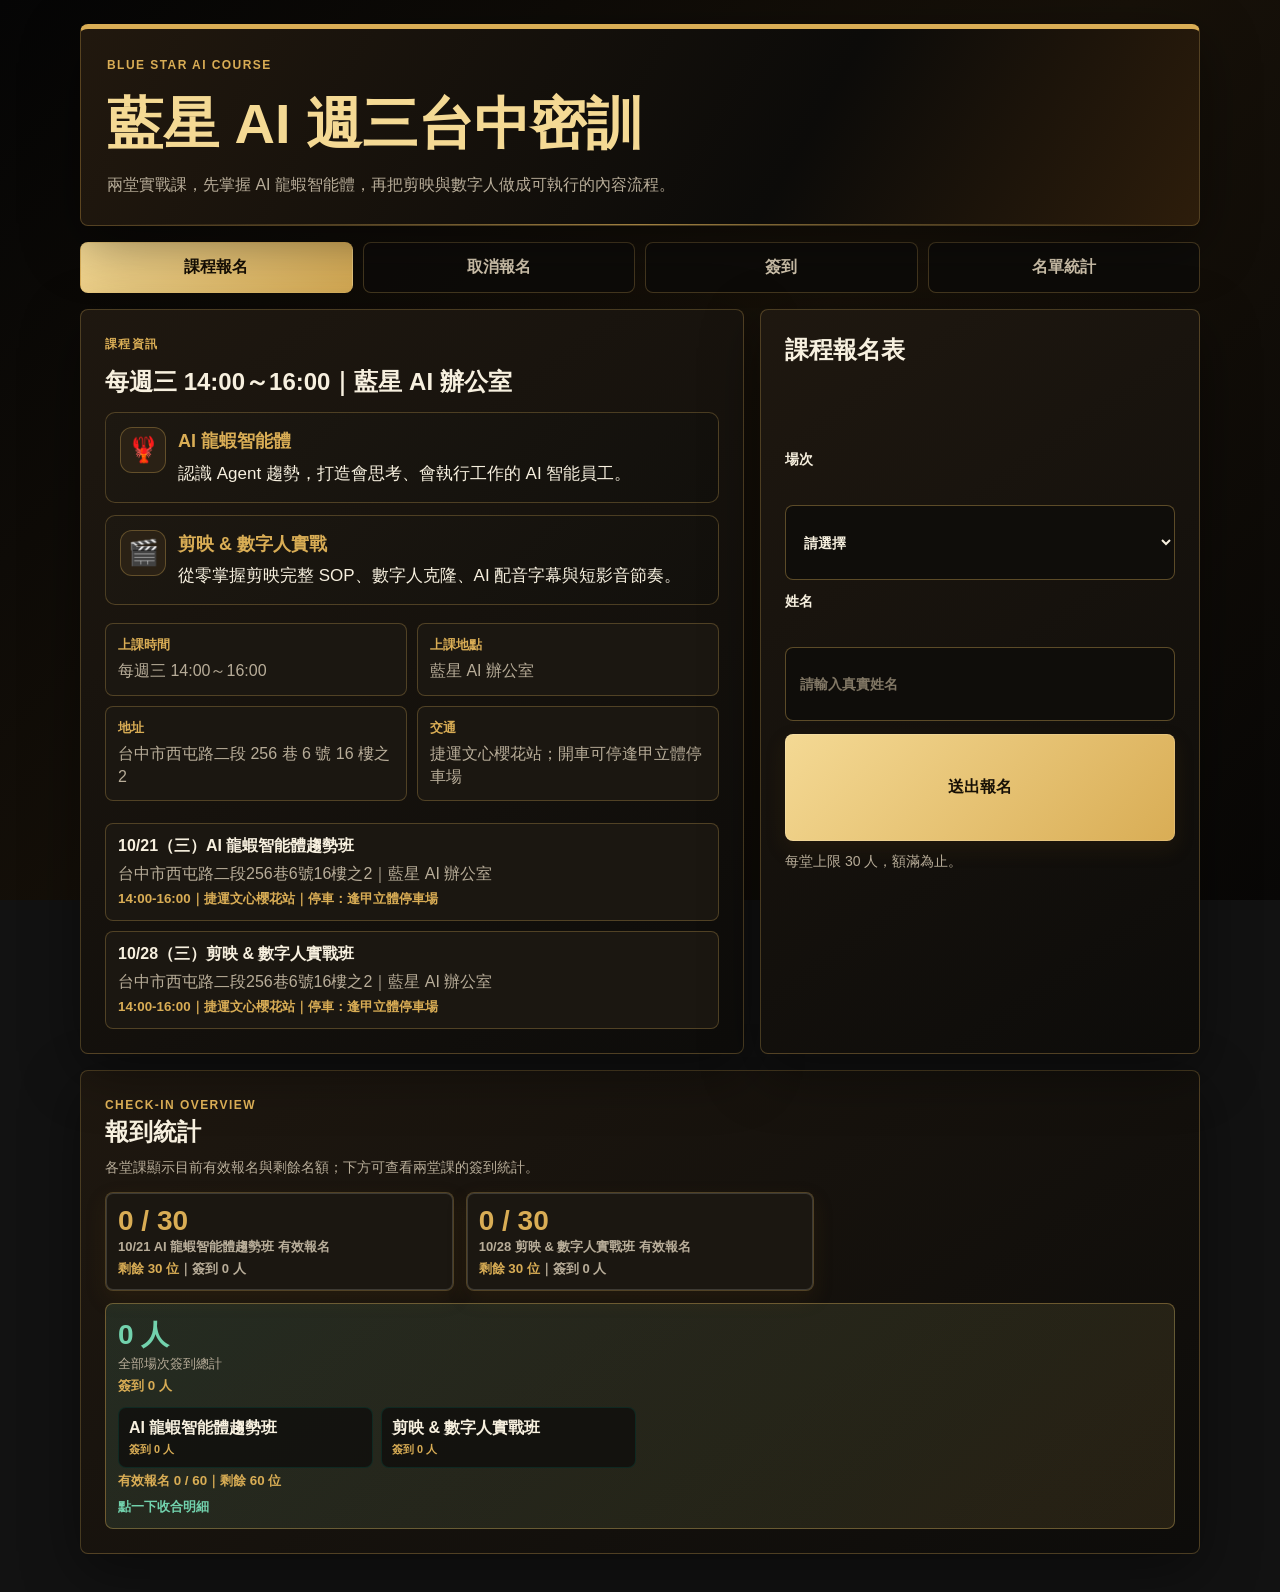
==== commit 8f18e077: "Update Wednesday training dates to October 21 and 28" ====
--- a/index.html
+++ b/index.html
@@ -5,7 +5,7 @@
   <meta name="viewport" content="width=device-width, initial-scale=1, viewport-fit=cover">
   <title>藍星 AI 週三台中密訓｜報名系統</title>
   <meta name="description" content="藍星 AI 週三台中密訓報名、取消報名、學員簽到與名單統計系統。">
-  <link rel="stylesheet" href="./styles.css?v=20260916121500">
+  <link rel="stylesheet" href="./styles.css?v=20261014123034">
 </head>
 <body>
   <main class="app">
@@ -136,6 +136,6 @@
       </section>
     </div>
   </main>
-  <script src="./script.js?v=20260916121500"></script>
+  <script src="./script.js?v=20261014123034"></script>
 </body>
 </html>
